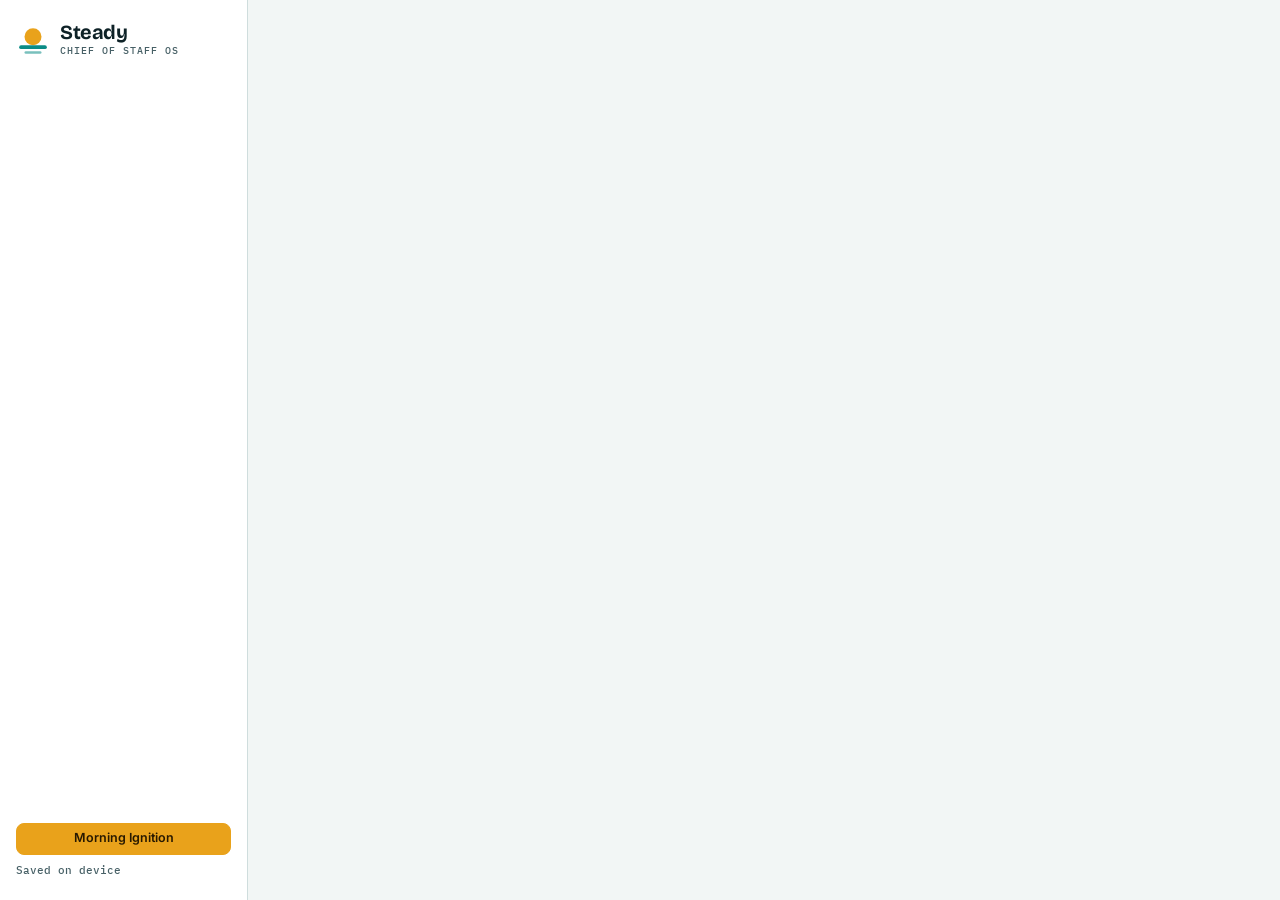
==== index.html @ e858ee63 "Add index.html, steady.css, icon.svg, and .nojekyll" ====
<!doctype html>
<html lang="en">
<head>
<meta charset="utf-8">
<meta name="viewport" content="width=device-width,initial-scale=1,viewport-fit=cover">
<meta name="apple-mobile-web-app-capable" content="yes">
<meta name="apple-mobile-web-app-status-bar-style" content="black-translucent">
<meta name="apple-mobile-web-app-title" content="Steady">
<meta name="theme-color" content="#0B8C86">
<link rel="icon" type="image/svg+xml" href="./icon.svg">
<link rel="apple-touch-icon" href="./icon.svg">
<link rel="manifest" href="./manifest.json">
<title>Steady — Chief of Staff &amp; Life OS</title>
<link rel="preconnect" href="https://fonts.googleapis.com">
<link rel="preconnect" href="https://fonts.gstatic.com" crossorigin>
<link href="https://fonts.googleapis.com/css2?family=Bricolage+Grotesque:opsz,wght@12..96,500;12..96,700&family=IBM+Plex+Mono:wght@400;500;600&family=Inter:wght@400;500;600;700&display=swap" rel="stylesheet">
<link rel="stylesheet" href="./steady.css">
</head>
<body>
<div class="app">
  <aside class="rail">
    <a class="brand" href="#today">
      <svg viewBox="0 0 32 32" aria-hidden="true"><circle cx="16" cy="13" r="8" fill="var(--sun)"/><rect x="3" y="21" width="26" height="3.5" rx="1.75" fill="var(--accent)"/><rect x="8" y="26.5" width="16" height="2.5" rx="1.25" fill="var(--accent)" opacity=".55"/></svg>
      <div><b>Steady</b><small>Chief of Staff OS</small></div>
    </a>
    <nav class="nav" id="nav" aria-label="Primary Navigation"></nav>
    <div class="rail-actions">
      <button class="btn sun sm" id="wakeBtn" type="button">Morning Ignition</button>
      <a id="fpill" href="#today"></a>
      <div class="railmeta" id="sync">Saved on device</div>
    </div>
  </aside>
  <main id="main" tabindex="-1"></main>
</div>

<div id="modalRoot"></div>
<div id="toast" class="toast" role="status" aria-live="polite"></div>

<script src="./steady-data.js"></script>
<script src="./steady-engine.js"></script>
<script src="./steady-views.js"></script>
</body>
</html>
---- steady.css ----
:root{
  --bg:#F2F6F5; --surface:#FFFFFF; --surface-2:#E5EEEC; --surface-3:#D8E6E3;
  --ink:#0E2227; --ink-2:#476066; --ink-3:#6A8288; --line:#CFDDDD;
  --accent:#0B8C86; --accent-ink:#FFFFFF; --accent-soft:#D2EFEA;
  --sun:#E9A21B; --sun-ink:#281900; --sun-soft:#FBF0D9;
  --good:#1C8C58; --good-soft:#D6F2E4; --warn:#B86B0B; --crit:#C23B3B; --crit-soft:#FADCDC;
  --font-display:'Bricolage Grotesque',system-ui,-apple-system,sans-serif;
  --font-body:'Inter',system-ui,-apple-system,BlinkMacSystemFont,sans-serif;
  --font-mono:'IBM Plex Mono',ui-monospace,Menlo,Consolas,monospace;
  color-scheme:light;
  padding-top:env(safe-area-inset-top,0px);
  padding-bottom:env(safe-area-inset-bottom,0px);
}
@media (prefers-color-scheme: dark){
  :root:not([data-theme="light"]){
    --bg:#0A161A; --surface:#112228; --surface-2:#172E36; --surface-3:#1F3B45;
    --ink:#E6F2F0; --ink-2:#9BB4B8; --ink-3:#6D888C; --line:#233E47;
    --accent:#38C6BC; --accent-ink:#05201E; --accent-soft:#143C3B;
    --sun:#F4B73E; --sun-ink:#261800; --sun-soft:#382B10;
    --good:#47C489; --good-soft:#133928; --warn:#E5A948; --crit:#F07575; --crit-soft:#3C1A1A;
    color-scheme:dark;
  }
}
:root[data-theme="dark"]{
  --bg:#0A161A; --surface:#112228; --surface-2:#172E36; --surface-3:#1F3B45;
  --ink:#E6F2F0; --ink-2:#9BB4B8; --ink-3:#6D888C; --line:#233E47;
  --accent:#38C6BC; --accent-ink:#05201E; --accent-soft:#143C3B;
  --sun:#F4B73E; --sun-ink:#261800; --sun-soft:#382B10;
  --good:#47C489; --good-soft:#133928; --warn:#E5A948; --crit:#F07575; --crit-soft:#3C1A1A;
  color-scheme:dark;
}
*{box-sizing:border-box}
html,body{margin:0;padding:0;background:var(--bg);color:var(--ink);font:14.5px/1.5 var(--font-body);-webkit-font-smoothing:antialiased}
button,input,textarea,select{font:inherit;color:inherit}
a{color:var(--accent)}
[hidden]{display:none!important}
:focus-visible{outline:2px solid var(--accent);outline-offset:2px;border-radius:6px}
h1,h2,h3,h4,p,ul,ol,dl,dd{margin:0}
ul,ol{padding:0;list-style:none}
.mono{font-family:var(--font-mono);font-variant-numeric:tabular-nums}

/* App Shell */
.app{display:grid;grid-template-columns:minmax(0,1fr);min-height:100vh}
.rail{display:flex;align-items:center;justify-content:space-between;gap:10px;padding:12px max(16px,env(safe-area-inset-right,0px)) 8px max(16px,env(safe-area-inset-left,0px));background:var(--surface);border-bottom:1px solid var(--line)}
.brand{display:flex;align-items:center;gap:10px;text-decoration:none;color:inherit}
.brand svg{width:34px;height:34px;flex:none}
.brand b{display:block;font:700 20px/1 var(--font-display);letter-spacing:-.02em}
.brand small{display:block;font:500 10px/1.3 var(--font-mono);letter-spacing:.1em;text-transform:uppercase;color:var(--ink-2);margin-top:2px}
.rail-actions{display:flex;align-items:center;gap:8px;flex-wrap:wrap}
.railmeta{font:500 11px/1.4 var(--font-mono);color:var(--ink-2)}
#fpill{display:none;background:var(--sun);color:var(--sun-ink);border-radius:99px;padding:4px 10px;font:600 11px/1 var(--font-mono);text-decoration:none}
#fpill.on{display:inline-flex;align-items:center;gap:4px}

.nav{position:fixed;left:0;right:0;bottom:0;z-index:30;display:flex;overflow-x:auto;background:var(--surface);border-top:1px solid var(--line);padding:4px max(6px,env(safe-area-inset-right,0px)) calc(4px + env(safe-area-inset-bottom,0px)) max(6px,env(safe-area-inset-left,0px));gap:2px;scrollbar-width:none}
.nav::-webkit-scrollbar{display:none}
.nav a{flex:1 0 64px;display:flex;flex-direction:column;align-items:center;justify-content:center;gap:3px;padding:6px 4px;border-radius:8px;color:var(--ink-2);text-decoration:none;font-size:10.5px;font-weight:600;white-space:nowrap}
.nav a svg{width:20px;height:20px;stroke:currentColor;fill:none;stroke-width:1.8;stroke-linecap:round;stroke-linejoin:round}
.nav a[aria-current="page"]{color:var(--accent);background:var(--accent-soft)}
.nav a .badge{font:600 9.5px/1 var(--font-mono);background:var(--sun);color:var(--sun-ink);border-radius:99px;padding:2px 5px;margin-left:auto}

main{padding:16px max(16px,env(safe-area-inset-right,0px)) 110px max(16px,env(safe-area-inset-left,0px));min-width:0;max-width:1280px;width:100%;margin:0 auto}

@media (min-width:940px){
  .app{grid-template-columns:248px minmax(0,1fr)}
  .rail{position:sticky;top:0;height:100vh;align-self:start;flex-direction:column;align-items:stretch;justify-content:flex-start;gap:18px;padding:22px 16px;border-bottom:0;border-right:1px solid var(--line)}
  .nav{position:static;flex-direction:column;overflow:visible;background:none;border:0;padding:0;gap:3px;flex:1}
  .nav a{flex:0 0 auto;flex-direction:row;justify-content:flex-start;gap:10px;padding:9px 12px;font-size:13.5px}
  .rail-actions{flex-direction:column;align-items:stretch}
  main{padding:28px 36px 56px 28px}
}

/* Typography & Layout Primitives */
h1{font:700 28px/1.12 var(--font-display);letter-spacing:-.02em}
h2{font:700 20px/1.2 var(--font-display);letter-spacing:-.01em}
h3{font:600 11.5px/1.2 var(--font-mono);text-transform:uppercase;letter-spacing:.09em;color:var(--ink-2);margin-bottom:10px}
.eyebrow{font:600 11px/1.3 var(--font-mono);letter-spacing:.1em;text-transform:uppercase;color:var(--ink-2)}
.hint{color:var(--ink-2);font-size:13px}
.small{font-size:12px}
.page-head{display:flex;flex-wrap:wrap;align-items:flex-end;justify-content:space-between;gap:14px;margin-bottom:20px;padding-bottom:14px;border-bottom:1px solid var(--line)}
.page-head p+h1{margin-top:4px}
.lede{max-width:68ch;color:var(--ink-2);margin-bottom:18px}

.grid-2{display:grid;gap:22px;grid-template-columns:minmax(0,1fr);align-items:start}
.grid-3{display:grid;gap:18px;grid-template-columns:repeat(auto-fit,minmax(min(100%,290px),1fr));align-items:start}
@media (min-width:980px){
  .grid-2{grid-template-columns:minmax(0,1.15fr) minmax(0,1fr);gap:28px}
  .grid-2.equal{grid-template-columns:minmax(0,1fr) minmax(0,1fr)}
}
.stack{display:flex;flex-direction:column;gap:20px;min-width:0}

/* Cards & Sections */
.card{background:var(--surface);border:1px solid var(--line);border-radius:12px;padding:16px;display:grid;gap:12px;min-width:0}
.card.soft{background:var(--surface-2)}
.card.sun{border-color:var(--sun);background:var(--sun-soft)}
.card.accent{background:var(--accent);color:var(--accent-ink);border-color:var(--accent)}
.card.accent .eyebrow,.card.accent .hint{color:inherit;opacity:.88}
.sec{border-top:1px solid var(--line);padding-top:16px;min-width:0}
.hd{display:flex;align-items:center;justify-content:space-between;gap:10px;flex-wrap:wrap}
.hd h3{margin:0}

/* Controls */
.row{display:flex;flex-wrap:wrap;align-items:center;gap:8px}
.btn{display:inline-flex;align-items:center;justify-content:center;gap:6px;min-height:38px;padding:7px 13px;border:1px solid var(--line);border-radius:8px;background:var(--surface);font-weight:600;font-size:13.5px;cursor:pointer;text-decoration:none;color:var(--ink);transition:border-color .15s,transform .08s}
.btn:hover{border-color:var(--accent)}
.btn:active{transform:translateY(1px)}
.btn:disabled{opacity:.5;cursor:default}
.btn.solid{background:var(--accent);border-color:var(--accent);color:var(--accent-ink)}
.btn.sun{background:var(--sun);border-color:var(--sun);color:var(--sun-ink)}
.btn.sm{min-height:32px;padding:4px 10px;font-size:12.5px}
.btn.on-accent{background:var(--accent-ink);color:var(--accent);border-color:transparent}
.btn.ghost-accent{background:transparent;color:inherit;border-color:currentColor}
.btn.link{border:0;background:none;color:var(--accent);padding:4px 6px;min-height:30px}
input[type=text],input[type=number],input[type=url],textarea,select{width:100%;border:1px solid var(--line);background:var(--surface);border-radius:8px;padding:8px 11px;min-height:38px}
textarea{resize:vertical;min-height:64px}
.chk{display:inline-flex;align-items:center;justify-content:center;min-width:38px;min-height:38px;cursor:pointer;flex:none}
.chk input{width:20px;height:20px;accent-color:var(--accent);margin:0;cursor:pointer}
.inline{display:flex;gap:8px;align-items:center}
.inline input,.inline select{flex:1;min-width:0}
.lab{display:block;font:600 11px/1.3 var(--font-mono);letter-spacing:.07em;text-transform:uppercase;color:var(--ink-2);margin-bottom:4px}

/* Tags, Pills, Bars */
.tag{display:inline-flex;align-items:center;gap:4px;font:600 10.5px/1 var(--font-mono);letter-spacing:.07em;text-transform:uppercase;color:var(--accent);background:var(--accent-soft);border-radius:5px;padding:4px 7px;vertical-align:middle}
.tag.sun{background:var(--sun);color:var(--sun-ink)}
.tag.good{background:var(--good-soft);color:var(--good)}
.tag.crit{background:var(--crit-soft);color:var(--crit)}
.agent-pill{font:600 10.5px/1 var(--font-mono);letter-spacing:.08em;text-transform:uppercase;border:1px solid currentColor;border-radius:99px;padding:4px 9px;opacity:.92}
.bar{height:8px;border-radius:99px;background:var(--surface-2);overflow:hidden}
.bar i{display:block;height:100%;border-radius:inherit;background:var(--accent);transition:width .25s}
.bar.warn i{background:var(--warn)}
.bar.good i{background:var(--good)}
.stat{font:600 28px/1.1 var(--font-mono)}
.stat small{font-size:13px;color:var(--ink-2);font-weight:400}

/* Timeline & Lists */
.tl li{display:grid;grid-template-columns:64px minmax(0,1fr) 40px;gap:8px;align-items:start;padding:9px 0;border-bottom:1px solid var(--line)}
.tl .t{font:500 12.5px/1.4 var(--font-mono);color:var(--ink-2);padding-top:8px}
.tl .ttl{font-weight:600;padding-top:6px}
.tl .det{color:var(--ink-2);font-size:13px;margin-top:2px}
.tl li.done .ttl{text-decoration:line-through;color:var(--ink-2)}
.tl li.cur{background:color-mix(in srgb,var(--accent-soft) 45%,transparent);margin:0 -8px;padding:9px 8px;border-radius:8px}
.flag{display:inline-block;margin-left:6px;background:var(--sun);color:var(--sun-ink);font:600 9.5px/1 var(--font-mono);letter-spacing:.08em;padding:3px 6px;border-radius:4px;vertical-align:middle}

.big3 li{display:grid;grid-template-columns:38px minmax(0,1fr);align-items:center;gap:6px;margin-bottom:6px}
.big3 li.done input[type=text]{text-decoration:line-through;color:var(--ink-2)}
.clock{font:600 48px/1 var(--font-mono);letter-spacing:-.02em;margin:4px 0 8px}
.list li{display:flex;align-items:flex-start;gap:8px;padding:8px 0;border-bottom:1px solid var(--line)}
.list li:last-child{border-bottom:0}
.list li>div{flex:1;min-width:0;overflow-wrap:anywhere}

/* Chief Thread */
.chips{display:flex;flex-wrap:wrap;gap:7px;margin-bottom:16px}
.chip{border:1px solid var(--line);background:var(--surface);border-radius:99px;padding:6px 12px;font-size:13px;font-weight:500;cursor:pointer}
.chip:hover{border-color:var(--accent);color:var(--accent)}
.thread{display:flex;flex-direction:column;gap:14px;margin-bottom:18px;max-width:820px;max-height:58vh;overflow-y:auto;padding-right:4px}
.msg{max-width:min(660px,92%);min-width:0;border-radius:12px;padding:12px 14px;background:var(--surface);border:1px solid var(--line)}
.msg .meta{font:600 10.5px/1.3 var(--font-mono);letter-spacing:.06em;text-transform:uppercase;color:var(--ink-2);margin-bottom:4px}
.msg .body{white-space:pre-wrap;overflow-wrap:anywhere}
.msg.you{align-self:flex-end;background:var(--accent-soft);border-color:transparent}
.msg.you .meta{text-align:right}
.msg.bot{align-self:flex-start}
.issued{display:flex;flex-wrap:wrap;gap:6px;margin-top:8px;padding-top:8px;border-top:1px dashed var(--line);align-items:center;font-size:12.5px;color:var(--ink-2)}

/* Hub & Agents */
.hub{max-width:440px;margin:0 auto 12px}
.hub svg{width:100%;height:auto;display:block}
.hub-line{stroke:var(--line);stroke-width:1.5;fill:none}
.hub-node{fill:var(--surface);stroke:var(--accent);stroke-width:1.75;cursor:pointer}
.hub-chief{fill:var(--accent);stroke:none}
.hub-t{fill:var(--ink);font:600 10.5px var(--font-body);text-anchor:middle;dominant-baseline:central;pointer-events:none}
.hub-ct{fill:var(--accent-ink);font:700 13px var(--font-display);text-anchor:middle;dominant-baseline:central}
.hub-badge{fill:var(--sun);stroke:none}
.hub-bt{fill:var(--sun-ink);font:600 9.5px var(--font-mono);text-anchor:middle;dominant-baseline:central}
.nudge{background:var(--surface-2);border-radius:8px;padding:10px 12px;font-size:13.5px;white-space:pre-wrap}
.nudge small{display:block;font:600 10px var(--font-mono);color:var(--ink-2);margin-bottom:3px;text-transform:uppercase;letter-spacing:.08em}

/* Stages & Tabs */
.stages{display:grid;grid-template-columns:repeat(5,minmax(0,1fr));gap:4px}
.stages button,.subtabs button{border:1px solid var(--line);background:var(--surface);border-radius:6px;padding:6px 4px;font-size:12px;font-weight:600;cursor:pointer}
.stages button[aria-pressed="true"],.subtabs button[aria-pressed="true"]{background:var(--accent);border-color:var(--accent);color:var(--accent-ink)}
.subtabs{display:flex;flex-wrap:wrap;gap:6px;margin-bottom:16px}
.subtabs button{padding:7px 14px;border-radius:99px;font-size:13px}

/* Modal / Morning Gate */
.modal-backdrop{position:fixed;inset:0;background:rgba(8,20,24,.72);backdrop-filter:blur(4px);z-index:60;display:flex;align-items:center;justify-content:center;padding:16px}
.modal{background:var(--surface);border:1px solid var(--line);border-radius:16px;max-width:620px;width:100%;max-height:90vh;overflow-y:auto;padding:22px;display:grid;gap:16px;box-shadow:0 20px 50px rgba(0,0,0,.35)}
.breath-circle{width:110px;height:110px;border-radius:50%;background:var(--accent-soft);border:3px solid var(--accent);display:flex;align-items:center;justify-content:center;margin:8px auto;font:700 15px var(--font-mono);color:var(--accent);transition:transform 4s ease-in-out}
.breath-circle.inhale{transform:scale(1.28);background:var(--accent);color:var(--accent-ink)}

/* Table */
.tbl{width:100%;border-collapse:collapse;font-size:13.5px}
.tbl th,.tbl td{text-align:left;padding:8px 6px;border-bottom:1px solid var(--line)}
.tbl th{font:600 10.5px var(--font-mono);text-transform:uppercase;color:var(--ink-2)}

.toast{position:fixed;left:50%;transform:translateX(-50%);bottom:calc(78px + env(safe-area-inset-bottom,0px));background:var(--ink);color:var(--bg);padding:10px 16px;border-radius:10px;font-size:13.5px;font-weight:500;max-width:min(92vw,440px);opacity:0;pointer-events:none;transition:opacity .2s;z-index:80}
.toast.on{opacity:1}
@media (min-width:940px){.toast{bottom:24px}}
.foot{margin-top:36px;padding-top:16px;border-top:1px solid var(--line);color:var(--ink-2);font-size:12px;display:flex;flex-wrap:wrap;justify-content:space-between;gap:10px}
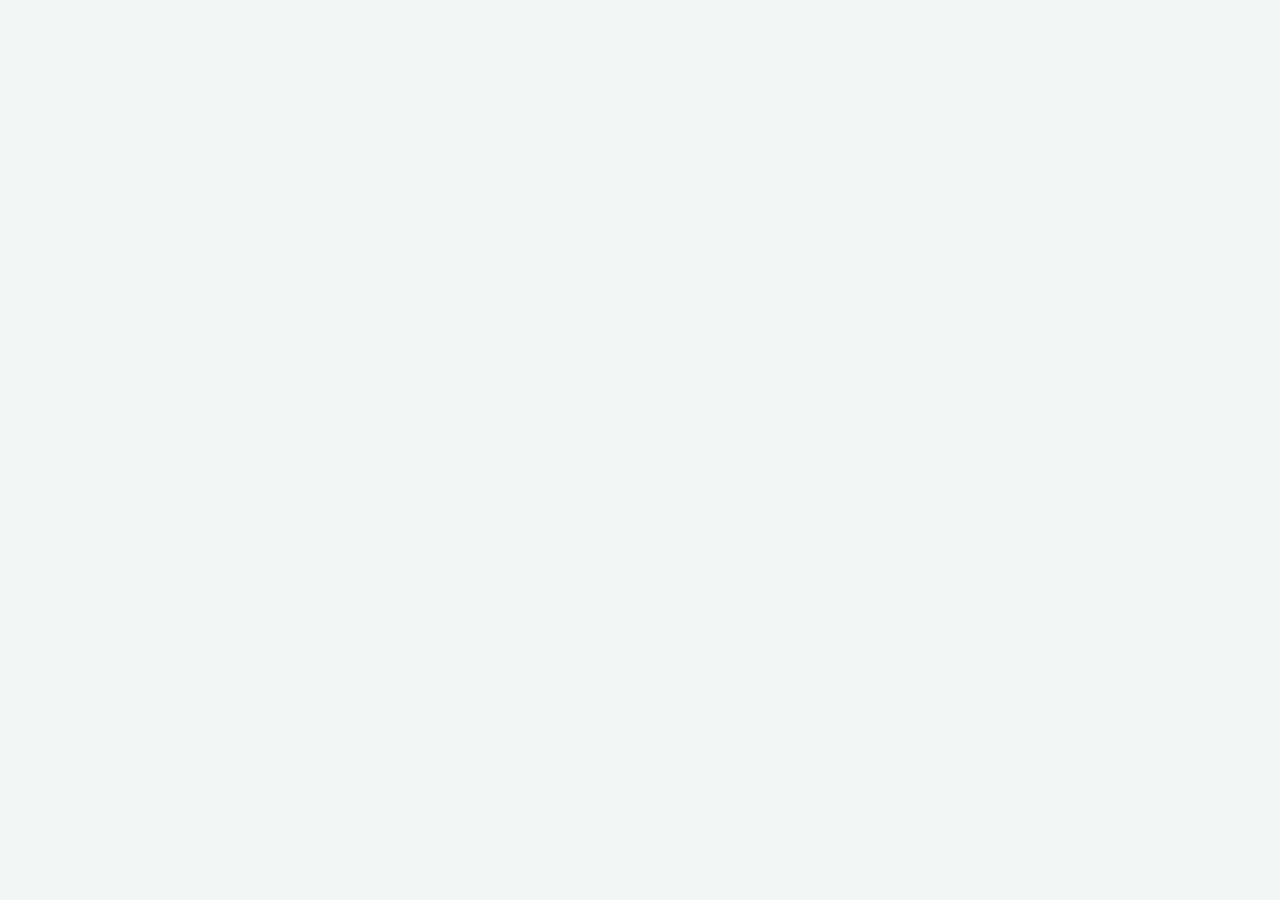
==== commit f99d403f: "Update index.html and steady.css for multi-user auth and onboarding wizard" ====
--- a/index.html
+++ b/index.html
@@ -17,7 +17,8 @@
 <link rel="stylesheet" href="./steady.css">
 </head>
 <body>
-<div class="app">
+<div id="authRoot" hidden></div>
+<div class="app" id="appShell" hidden>
   <aside class="rail">
     <a class="brand" href="#today">
       <svg viewBox="0 0 32 32" aria-hidden="true"><circle cx="16" cy="13" r="8" fill="var(--sun)"/><rect x="3" y="21" width="26" height="3.5" rx="1.75" fill="var(--accent)"/><rect x="8" y="26.5" width="16" height="2.5" rx="1.25" fill="var(--accent)" opacity=".55"/></svg>
@@ -25,6 +26,10 @@
     </a>
     <nav class="nav" id="nav" aria-label="Primary Navigation"></nav>
     <div class="rail-actions">
+      <div class="user-chip" id="userChip">
+        <div><b id="userNameDisp">User</b><span class="hint small mono" id="userEmailDisp"></span></div>
+        <button class="btn sm link" id="logoutBtn" type="button" title="Log Out / Switch User">Log Out</button>
+      </div>
       <button class="btn sun sm" id="wakeBtn" type="button">Morning Ignition</button>
       <a id="fpill" href="#today"></a>
       <div class="railmeta" id="sync">Saved on device</div>
--- a/steady.css
+++ b/steady.css
@@ -48,25 +48,27 @@
 .brand small{display:block;font:500 10px/1.3 var(--font-mono);letter-spacing:.1em;text-transform:uppercase;color:var(--ink-2);margin-top:2px}
 .rail-actions{display:flex;align-items:center;gap:8px;flex-wrap:wrap}
 .railmeta{font:500 11px/1.4 var(--font-mono);color:var(--ink-2)}
+.user-chip{display:flex;align-items:center;justify-content:space-between;gap:8px;padding:6px 10px;background:var(--surface-2);border:1px solid var(--line);border-radius:8px;font-size:12px}
+.user-chip b{display:block;font-size:12.5px;overflow:hidden;text-overflow:ellipsis;white-space:nowrap;max-width:140px}
 #fpill{display:none;background:var(--sun);color:var(--sun-ink);border-radius:99px;padding:4px 10px;font:600 11px/1 var(--font-mono);text-decoration:none}
 #fpill.on{display:inline-flex;align-items:center;gap:4px}
 
 .nav{position:fixed;left:0;right:0;bottom:0;z-index:30;display:flex;overflow-x:auto;background:var(--surface);border-top:1px solid var(--line);padding:4px max(6px,env(safe-area-inset-right,0px)) calc(4px + env(safe-area-inset-bottom,0px)) max(6px,env(safe-area-inset-left,0px));gap:2px;scrollbar-width:none}
 .nav::-webkit-scrollbar{display:none}
-.nav a{flex:1 0 64px;display:flex;flex-direction:column;align-items:center;justify-content:center;gap:3px;padding:6px 4px;border-radius:8px;color:var(--ink-2);text-decoration:none;font-size:10.5px;font-weight:600;white-space:nowrap}
-.nav a svg{width:20px;height:20px;stroke:currentColor;fill:none;stroke-width:1.8;stroke-linecap:round;stroke-linejoin:round}
+.nav a{flex:1 0 62px;display:flex;flex-direction:column;align-items:center;justify-content:center;gap:3px;padding:6px 4px;border-radius:8px;color:var(--ink-2);text-decoration:none;font-size:10.5px;font-weight:600;white-space:nowrap}
+.nav a svg{width:19px;height:19px;stroke:currentColor;fill:none;stroke-width:1.8;stroke-linecap:round;stroke-linejoin:round}
 .nav a[aria-current="page"]{color:var(--accent);background:var(--accent-soft)}
 .nav a .badge{font:600 9.5px/1 var(--font-mono);background:var(--sun);color:var(--sun-ink);border-radius:99px;padding:2px 5px;margin-left:auto}
 
 main{padding:16px max(16px,env(safe-area-inset-right,0px)) 110px max(16px,env(safe-area-inset-left,0px));min-width:0;max-width:1280px;width:100%;margin:0 auto}
 
-@media (min-width:940px){
-  .app{grid-template-columns:248px minmax(0,1fr)}
-  .rail{position:sticky;top:0;height:100vh;align-self:start;flex-direction:column;align-items:stretch;justify-content:flex-start;gap:18px;padding:22px 16px;border-bottom:0;border-right:1px solid var(--line)}
-  .nav{position:static;flex-direction:column;overflow:visible;background:none;border:0;padding:0;gap:3px;flex:1}
-  .nav a{flex:0 0 auto;flex-direction:row;justify-content:flex-start;gap:10px;padding:9px 12px;font-size:13.5px}
+@media (min-width:960px){
+  .app{grid-template-columns:252px minmax(0,1fr)}
+  .rail{position:sticky;top:0;height:100vh;align-self:start;flex-direction:column;align-items:stretch;justify-content:flex-start;gap:14px;padding:20px 15px;border-bottom:0;border-right:1px solid var(--line);overflow-y:auto}
+  .nav{position:static;flex-direction:column;overflow:visible;background:none;border:0;padding:0;gap:2px;flex:1}
+  .nav a{flex:0 0 auto;flex-direction:row;justify-content:flex-start;gap:10px;padding:8px 11px;font-size:13px}
   .rail-actions{flex-direction:column;align-items:stretch}
-  main{padding:28px 36px 56px 28px}
+  main{padding:26px 34px 56px 28px}
 }
 
 /* Typography & Layout Primitives */
@@ -81,12 +83,12 @@
 .lede{max-width:68ch;color:var(--ink-2);margin-bottom:18px}
 
 .grid-2{display:grid;gap:22px;grid-template-columns:minmax(0,1fr);align-items:start}
-.grid-3{display:grid;gap:18px;grid-template-columns:repeat(auto-fit,minmax(min(100%,290px),1fr));align-items:start}
+.grid-3{display:grid;gap:18px;grid-template-columns:repeat(auto-fit,minmax(min(100%,280px),1fr));align-items:start}
 @media (min-width:980px){
-  .grid-2{grid-template-columns:minmax(0,1.15fr) minmax(0,1fr);gap:28px}
+  .grid-2{grid-template-columns:minmax(0,1.15fr) minmax(0,1fr);gap:26px}
   .grid-2.equal{grid-template-columns:minmax(0,1fr) minmax(0,1fr)}
 }
-.stack{display:flex;flex-direction:column;gap:20px;min-width:0}
+.stack{display:flex;flex-direction:column;gap:18px;min-width:0}
 
 /* Cards & Sections */
 .card{background:var(--surface);border:1px solid var(--line);border-radius:12px;padding:16px;display:grid;gap:12px;min-width:0}
@@ -110,7 +112,7 @@
 .btn.on-accent{background:var(--accent-ink);color:var(--accent);border-color:transparent}
 .btn.ghost-accent{background:transparent;color:inherit;border-color:currentColor}
 .btn.link{border:0;background:none;color:var(--accent);padding:4px 6px;min-height:30px}
-input[type=text],input[type=number],input[type=url],textarea,select{width:100%;border:1px solid var(--line);background:var(--surface);border-radius:8px;padding:8px 11px;min-height:38px}
+input[type=text],input[type=email],input[type=password],input[type=number],input[type=url],input[type=time],textarea,select{width:100%;border:1px solid var(--line);background:var(--surface);border-radius:8px;padding:8px 11px;min-height:38px}
 textarea{resize:vertical;min-height:64px}
 .chk{display:inline-flex;align-items:center;justify-content:center;min-width:38px;min-height:38px;cursor:pointer;flex:none}
 .chk input{width:20px;height:20px;accent-color:var(--accent);margin:0;cursor:pointer}
@@ -151,6 +153,7 @@
 .chips{display:flex;flex-wrap:wrap;gap:7px;margin-bottom:16px}
 .chip{border:1px solid var(--line);background:var(--surface);border-radius:99px;padding:6px 12px;font-size:13px;font-weight:500;cursor:pointer}
 .chip:hover{border-color:var(--accent);color:var(--accent)}
+.chip.sel{background:var(--accent);border-color:var(--accent);color:var(--accent-ink);font-weight:600}
 .thread{display:flex;flex-direction:column;gap:14px;margin-bottom:18px;max-width:820px;max-height:58vh;overflow-y:auto;padding-right:4px}
 .msg{max-width:min(660px,92%);min-width:0;border-radius:12px;padding:12px 14px;background:var(--surface);border:1px solid var(--line)}
 .msg .meta{font:600 10.5px/1.3 var(--font-mono);letter-spacing:.06em;text-transform:uppercase;color:var(--ink-2);margin-bottom:4px}
@@ -180,9 +183,17 @@
 .subtabs{display:flex;flex-wrap:wrap;gap:6px;margin-bottom:16px}
 .subtabs button{padding:7px 14px;border-radius:99px;font-size:13px}
 
+/* Auth Screen & Onboarding Wizard */
+.auth-wrap{min-height:100vh;display:flex;align-items:center;justify-content:center;padding:24px 16px;background:radial-gradient(circle at 20% 10%,var(--accent-soft),transparent 45%),var(--bg)}
+.auth-card{background:var(--surface);border:1px solid var(--line);border-radius:18px;max-width:500px;width:100%;padding:28px 24px;display:grid;gap:18px;box-shadow:0 18px 48px rgba(0,0,0,.14)}
+.wiz-steps{display:grid;grid-template-columns:repeat(6,1fr);gap:6px;margin-bottom:4px}
+.wiz-steps i{display:block;height:6px;border-radius:99px;background:var(--surface-2)}
+.wiz-steps i.on{background:var(--accent)}
+.wiz-steps i.done{background:var(--good)}
+
 /* Modal / Morning Gate */
 .modal-backdrop{position:fixed;inset:0;background:rgba(8,20,24,.72);backdrop-filter:blur(4px);z-index:60;display:flex;align-items:center;justify-content:center;padding:16px}
-.modal{background:var(--surface);border:1px solid var(--line);border-radius:16px;max-width:620px;width:100%;max-height:90vh;overflow-y:auto;padding:22px;display:grid;gap:16px;box-shadow:0 20px 50px rgba(0,0,0,.35)}
+.modal{background:var(--surface);border:1px solid var(--line);border-radius:16px;max-width:680px;width:100%;max-height:92vh;overflow-y:auto;padding:22px;display:grid;gap:16px;box-shadow:0 20px 50px rgba(0,0,0,.35)}
 .breath-circle{width:110px;height:110px;border-radius:50%;background:var(--accent-soft);border:3px solid var(--accent);display:flex;align-items:center;justify-content:center;margin:8px auto;font:700 15px var(--font-mono);color:var(--accent);transition:transform 4s ease-in-out}
 .breath-circle.inhale{transform:scale(1.28);background:var(--accent);color:var(--accent-ink)}
 
@@ -193,5 +204,5 @@
 
 .toast{position:fixed;left:50%;transform:translateX(-50%);bottom:calc(78px + env(safe-area-inset-bottom,0px));background:var(--ink);color:var(--bg);padding:10px 16px;border-radius:10px;font-size:13.5px;font-weight:500;max-width:min(92vw,440px);opacity:0;pointer-events:none;transition:opacity .2s;z-index:80}
 .toast.on{opacity:1}
-@media (min-width:940px){.toast{bottom:24px}}
+@media (min-width:960px){.toast{bottom:24px}}
 .foot{margin-top:36px;padding-top:16px;border-top:1px solid var(--line);color:var(--ink-2);font-size:12px;display:flex;flex-wrap:wrap;justify-content:space-between;gap:10px}
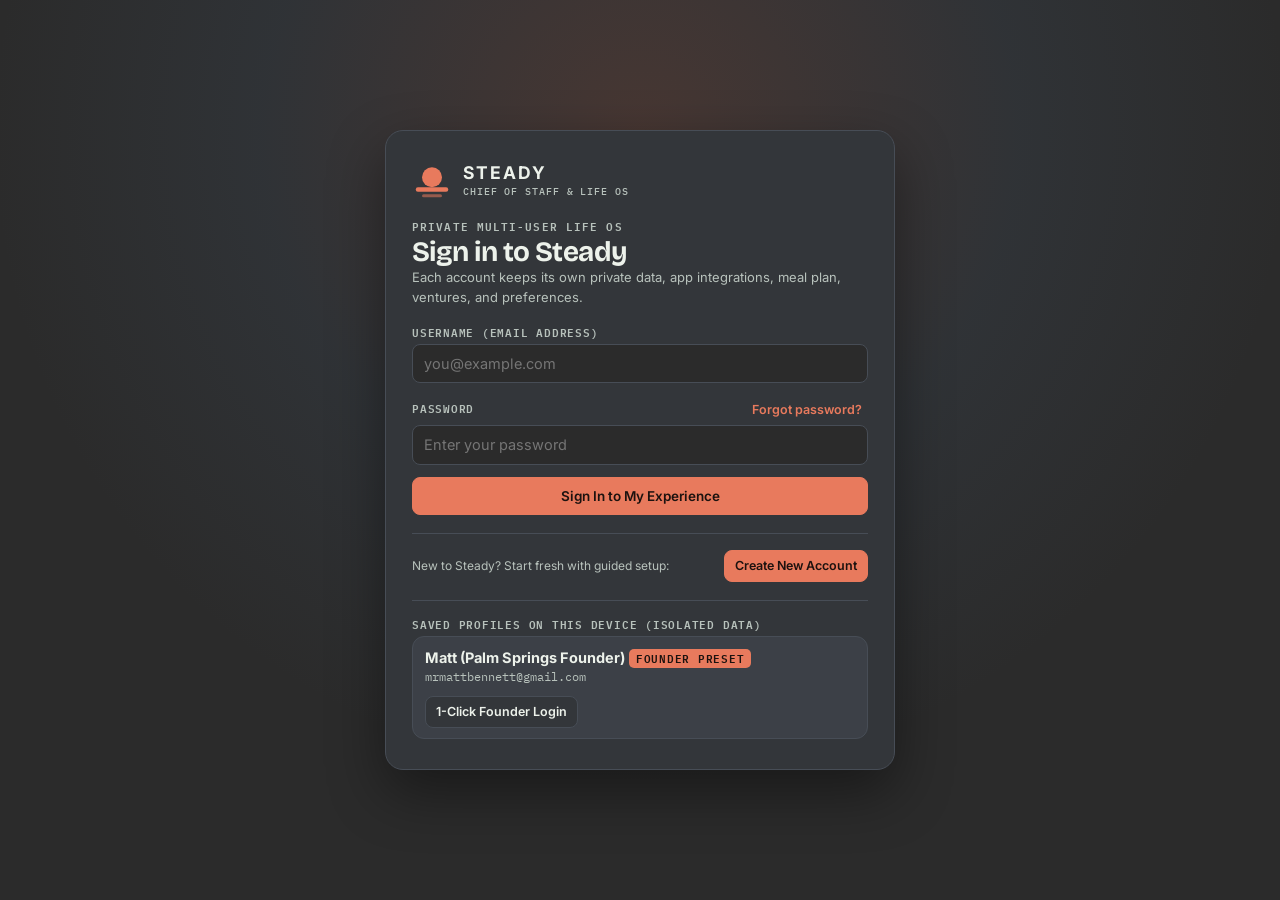
==== commit be2cc86f: "Update brand identity, logos, and color palette to LIFE LOCK IN — The Adaptive Path (Option 02)" ====
--- a/index.html
+++ b/index.html
@@ -1,16 +1,16 @@
 <!doctype html>
-<html lang="en">
+<html lang="en" data-theme="dark">
 <head>
 <meta charset="utf-8">
 <meta name="viewport" content="width=device-width,initial-scale=1,viewport-fit=cover">
 <meta name="apple-mobile-web-app-capable" content="yes">
 <meta name="apple-mobile-web-app-status-bar-style" content="black-translucent">
-<meta name="apple-mobile-web-app-title" content="Steady">
-<meta name="theme-color" content="#0B8C86">
+<meta name="apple-mobile-web-app-title" content="Life Lock In">
+<meta name="theme-color" content="#2B2B2B">
 <link rel="icon" type="image/svg+xml" href="./icon.svg">
 <link rel="apple-touch-icon" href="./icon.svg">
 <link rel="manifest" href="./manifest.json">
-<title>Steady — Chief of Staff &amp; Life OS</title>
+<title>LIFE LOCK IN — The Adaptive Path · Chief of Staff OS</title>
 <link rel="preconnect" href="https://fonts.googleapis.com">
 <link rel="preconnect" href="https://fonts.gstatic.com" crossorigin>
 <link href="https://fonts.googleapis.com/css2?family=Bricolage+Grotesque:opsz,wght@12..96,500;12..96,700&family=IBM+Plex+Mono:wght@400;500;600&family=Inter:wght@400;500;600;700&display=swap" rel="stylesheet">
@@ -21,8 +21,34 @@
 <div class="app" id="appShell" hidden>
   <aside class="rail">
     <a class="brand" href="#today">
-      <svg viewBox="0 0 32 32" aria-hidden="true"><circle cx="16" cy="13" r="8" fill="var(--sun)"/><rect x="3" y="21" width="26" height="3.5" rx="1.75" fill="var(--accent)"/><rect x="8" y="26.5" width="16" height="2.5" rx="1.25" fill="var(--accent)" opacity=".55"/></svg>
-      <div><b>Steady</b><small>Chief of Staff OS</small></div>
+      <svg class="brand-mark" viewBox="0 0 200 200" aria-hidden="true">
+        <defs>
+          <linearGradient id="lliCoralSlate" x1="20%" y1="10%" x2="85%" y2="85%">
+            <stop offset="0%" stop-color="#F08B6D"/>
+            <stop offset="55%" stop-color="#E87A5D"/>
+            <stop offset="100%" stop-color="#5B677A"/>
+          </linearGradient>
+          <linearGradient id="lliWarmCoral" x1="15%" y1="0%" x2="80%" y2="95%">
+            <stop offset="0%" stop-color="#F28E71"/>
+            <stop offset="65%" stop-color="#E87A5D"/>
+            <stop offset="100%" stop-color="#B56A63"/>
+          </linearGradient>
+          <linearGradient id="lliSlateBlue" x1="25%" y1="15%" x2="85%" y2="95%">
+            <stop offset="0%" stop-color="#8C6D68"/>
+            <stop offset="45%" stop-color="#58677B"/>
+            <stop offset="100%" stop-color="#4A607A"/>
+          </linearGradient>
+        </defs>
+        <path d="M126 39 C139 43 151 48 161 53 C162 72 160 91 154 108" fill="none" stroke="url(#lliSlateBlue)" stroke-width="12" stroke-linecap="round" stroke-linejoin="round"/>
+        <path d="M62 46 C53 49 45 51 39 54 C38 86 45 117 65 137 C83 153 113 149 126 128 C135 114 132 94 118 83" fill="none" stroke="url(#lliCoralSlate)" stroke-width="12.5" stroke-linecap="round" stroke-linejoin="round"/>
+        <path d="M124 72 C124 47 121 25 100 25 C79 25 75 48 75 72 C75 96 61 112 76 129" fill="none" stroke="url(#lliWarmCoral)" stroke-width="12.5" stroke-linecap="round" stroke-linejoin="round"/>
+        <path d="M68 96 C73 74 97 64 119 72 C141 80 151 106 141 131 C134 147 121 159 106 167" fill="none" stroke="url(#lliSlateBlue)" stroke-width="12.5" stroke-linecap="round" stroke-linejoin="round"/>
+        <path d="M63 151 C72 162 82 171 93 178" fill="none" stroke="#4A607A" stroke-width="11.5" stroke-linecap="round"/>
+        <path d="M104 159 L104 185 M104 175 L116 175 M118 175 C127 169 136 160 143 150" fill="none" stroke="#4A607A" stroke-width="11" stroke-linecap="round" stroke-linejoin="round"/>
+        <circle cx="100" cy="98" r="9" fill="#E87A5D"/>
+        <path d="M95.5 103 L92.5 121 C92.2 122.8 93.6 124.5 95.5 124.5 L104.5 124.5 C106.4 124.5 107.8 122.8 107.5 121 L104.5 103 Z" fill="#E87A5D"/>
+      </svg>
+      <div><b class="wordmark">LIFE LOCK IN</b><small>The Adaptive Path</small></div>
     </a>
     <nav class="nav" id="nav" aria-label="Primary Navigation"></nav>
     <div class="rail-actions">
--- a/steady.css
+++ b/steady.css
@@ -1,33 +1,39 @@
 :root{
-  --bg:#F2F6F5; --surface:#FFFFFF; --surface-2:#E5EEEC; --surface-3:#D8E6E3;
-  --ink:#0E2227; --ink-2:#476066; --ink-3:#6A8288; --line:#CFDDDD;
-  --accent:#0B8C86; --accent-ink:#FFFFFF; --accent-soft:#D2EFEA;
-  --sun:#E9A21B; --sun-ink:#281900; --sun-soft:#FBF0D9;
-  --good:#1C8C58; --good-soft:#D6F2E4; --warn:#B86B0B; --crit:#C23B3B; --crit-soft:#FADCDC;
+  /* LIFE LOCK IN — The Adaptive Path (Option 02 Primary Dark-Mode Palette) */
+  --bg:#2B2B2B;           /* Canvas Backdrop: Deep Charcoal */
+  --surface:#33363A;      /* Elevated Card Surface */
+  --surface-2:#3C4047;    /* Secondary Surface */
+  --surface-3:#464B54;    /* Tertiary Surface */
+  --ink:#EDF2EB;          /* Wordmark & Primary Ink: Soft Off-White */
+  --ink-2:#B8C2BC;        /* Muted Off-White / Slate Tint */
+  --ink-3:#8A9694;        /* Subtle Meta Ink */
+  --line:#474D56;         /* Hairline Border */
+  --accent:#E87A5D;       /* Primary Accent: Warm Coral */
+  --accent-ink:#1C120F;   /* High-contrast dark ink on Warm Coral */
+  --accent-soft:#48322D;  /* Warm Coral Soft Surface */
+  --slate:#4A607A;        /* Secondary Accent: Calming Slate Blue */
+  --slate-ink:#EDF2EB;
+  --slate-soft:#2E3A47;
+  --sun:#E87A5D;          /* Warm Coral Empowerment Accent */
+  --sun-ink:#1C120F;
+  --sun-soft:#3F2E2B;
+  --good:#58B987; --good-soft:#243E32;
+  --warn:#E6A14B; --crit:#F07575; --crit-soft:#442626;
   --font-display:'Bricolage Grotesque',system-ui,-apple-system,sans-serif;
   --font-body:'Inter',system-ui,-apple-system,BlinkMacSystemFont,sans-serif;
   --font-mono:'IBM Plex Mono',ui-monospace,Menlo,Consolas,monospace;
-  color-scheme:light;
+  color-scheme:dark;
   padding-top:env(safe-area-inset-top,0px);
   padding-bottom:env(safe-area-inset-bottom,0px);
 }
-@media (prefers-color-scheme: dark){
-  :root:not([data-theme="light"]){
-    --bg:#0A161A; --surface:#112228; --surface-2:#172E36; --surface-3:#1F3B45;
-    --ink:#E6F2F0; --ink-2:#9BB4B8; --ink-3:#6D888C; --line:#233E47;
-    --accent:#38C6BC; --accent-ink:#05201E; --accent-soft:#143C3B;
-    --sun:#F4B73E; --sun-ink:#261800; --sun-soft:#382B10;
-    --good:#47C489; --good-soft:#133928; --warn:#E5A948; --crit:#F07575; --crit-soft:#3C1A1A;
-    color-scheme:dark;
-  }
-}
-:root[data-theme="dark"]{
-  --bg:#0A161A; --surface:#112228; --surface-2:#172E36; --surface-3:#1F3B45;
-  --ink:#E6F2F0; --ink-2:#9BB4B8; --ink-3:#6D888C; --line:#233E47;
-  --accent:#38C6BC; --accent-ink:#05201E; --accent-soft:#143C3B;
-  --sun:#F4B73E; --sun-ink:#261800; --sun-soft:#382B10;
-  --good:#47C489; --good-soft:#133928; --warn:#E5A948; --crit:#F07575; --crit-soft:#3C1A1A;
-  color-scheme:dark;
+:root[data-theme="light"]{
+  --bg:#EDF2EB; --surface:#FFFFFF; --surface-2:#E2E8E1; --surface-3:#D5DDD4;
+  --ink:#2B2B2B; --ink-2:#4A607A; --ink-3:#687B92; --line:#CBD3CA;
+  --accent:#E87A5D; --accent-ink:#FFFFFF; --accent-soft:#FBE4DD;
+  --slate:#4A607A; --slate-ink:#EDF2EB; --slate-soft:#DFE6EE;
+  --sun:#4A607A; --sun-ink:#EDF2EB; --sun-soft:#E3EAF2;
+  --good:#1C8C58; --good-soft:#D6F2E4; --warn:#B86B0B; --crit:#C23B3B; --crit-soft:#FADCDC;
+  color-scheme:light;
 }
 *{box-sizing:border-box}
 html,body{margin:0;padding:0;background:var(--bg);color:var(--ink);font:14.5px/1.5 var(--font-body);-webkit-font-smoothing:antialiased}
@@ -42,15 +48,15 @@
 /* App Shell */
 .app{display:grid;grid-template-columns:minmax(0,1fr);min-height:100vh}
 .rail{display:flex;align-items:center;justify-content:space-between;gap:10px;padding:12px max(16px,env(safe-area-inset-right,0px)) 8px max(16px,env(safe-area-inset-left,0px));background:var(--surface);border-bottom:1px solid var(--line)}
-.brand{display:flex;align-items:center;gap:10px;text-decoration:none;color:inherit}
-.brand svg{width:34px;height:34px;flex:none}
-.brand b{display:block;font:700 20px/1 var(--font-display);letter-spacing:-.02em}
-.brand small{display:block;font:500 10px/1.3 var(--font-mono);letter-spacing:.1em;text-transform:uppercase;color:var(--ink-2);margin-top:2px}
+.brand{display:flex;align-items:center;gap:11px;text-decoration:none;color:inherit}
+.brand svg,.brand-mark{width:40px;height:40px;flex:none}
+.brand b,.wordmark{display:block;font:700 17.5px/1.05 var(--font-body);letter-spacing:.11em;text-transform:uppercase;color:#EDF2EB}
+.brand small{display:block;font:500 10px/1.3 var(--font-mono);letter-spacing:.09em;text-transform:uppercase;color:var(--ink-2);margin-top:3px}
 .rail-actions{display:flex;align-items:center;gap:8px;flex-wrap:wrap}
 .railmeta{font:500 11px/1.4 var(--font-mono);color:var(--ink-2)}
 .user-chip{display:flex;align-items:center;justify-content:space-between;gap:8px;padding:6px 10px;background:var(--surface-2);border:1px solid var(--line);border-radius:8px;font-size:12px}
 .user-chip b{display:block;font-size:12.5px;overflow:hidden;text-overflow:ellipsis;white-space:nowrap;max-width:140px}
-#fpill{display:none;background:var(--sun);color:var(--sun-ink);border-radius:99px;padding:4px 10px;font:600 11px/1 var(--font-mono);text-decoration:none}
+#fpill{display:none;background:var(--accent);color:var(--accent-ink);border-radius:99px;padding:4px 10px;font:600 11px/1 var(--font-mono);text-decoration:none}
 #fpill.on{display:inline-flex;align-items:center;gap:4px}
 
 .nav{position:fixed;left:0;right:0;bottom:0;z-index:30;display:flex;overflow-x:auto;background:var(--surface);border-top:1px solid var(--line);padding:4px max(6px,env(safe-area-inset-right,0px)) calc(4px + env(safe-area-inset-bottom,0px)) max(6px,env(safe-area-inset-left,0px));gap:2px;scrollbar-width:none}
@@ -58,12 +64,12 @@
 .nav a{flex:1 0 62px;display:flex;flex-direction:column;align-items:center;justify-content:center;gap:3px;padding:6px 4px;border-radius:8px;color:var(--ink-2);text-decoration:none;font-size:10.5px;font-weight:600;white-space:nowrap}
 .nav a svg{width:19px;height:19px;stroke:currentColor;fill:none;stroke-width:1.8;stroke-linecap:round;stroke-linejoin:round}
 .nav a[aria-current="page"]{color:var(--accent);background:var(--accent-soft)}
-.nav a .badge{font:600 9.5px/1 var(--font-mono);background:var(--sun);color:var(--sun-ink);border-radius:99px;padding:2px 5px;margin-left:auto}
+.nav a .badge{font:600 9.5px/1 var(--font-mono);background:var(--accent);color:var(--accent-ink);border-radius:99px;padding:2px 5px;margin-left:auto}
 
 main{padding:16px max(16px,env(safe-area-inset-right,0px)) 110px max(16px,env(safe-area-inset-left,0px));min-width:0;max-width:1280px;width:100%;margin:0 auto}
 
 @media (min-width:960px){
-  .app{grid-template-columns:252px minmax(0,1fr)}
+  .app{grid-template-columns:256px minmax(0,1fr)}
   .rail{position:sticky;top:0;height:100vh;align-self:start;flex-direction:column;align-items:stretch;justify-content:flex-start;gap:14px;padding:20px 15px;border-bottom:0;border-right:1px solid var(--line);overflow-y:auto}
   .nav{position:static;flex-direction:column;overflow:visible;background:none;border:0;padding:0;gap:2px;flex:1}
   .nav a{flex:0 0 auto;flex-direction:row;justify-content:flex-start;gap:10px;padding:8px 11px;font-size:13px}
@@ -93,9 +99,10 @@
 /* Cards & Sections */
 .card{background:var(--surface);border:1px solid var(--line);border-radius:12px;padding:16px;display:grid;gap:12px;min-width:0}
 .card.soft{background:var(--surface-2)}
-.card.sun{border-color:var(--sun);background:var(--sun-soft)}
-.card.accent{background:var(--accent);color:var(--accent-ink);border-color:var(--accent)}
-.card.accent .eyebrow,.card.accent .hint{color:inherit;opacity:.88}
+.card.sun{border-color:var(--accent);background:var(--sun-soft)}
+.card.slate{border-color:var(--slate);background:var(--slate-soft)}
+.card.accent{background:linear-gradient(135deg,#3A4D63 0%,#4A607A 55%,#5C5868 100%);color:#EDF2EB;border-color:#5E7693}
+.card.accent .eyebrow,.card.accent .hint{color:inherit;opacity:.9}
 .sec{border-top:1px solid var(--line);padding-top:16px;min-width:0}
 .hd{display:flex;align-items:center;justify-content:space-between;gap:10px;flex-wrap:wrap}
 .hd h3{margin:0}
@@ -107,12 +114,13 @@
 .btn:active{transform:translateY(1px)}
 .btn:disabled{opacity:.5;cursor:default}
 .btn.solid{background:var(--accent);border-color:var(--accent);color:var(--accent-ink)}
-.btn.sun{background:var(--sun);border-color:var(--sun);color:var(--sun-ink)}
+.btn.sun{background:var(--accent);border-color:var(--accent);color:var(--accent-ink)}
+.btn.slate{background:var(--slate);border-color:var(--slate);color:var(--slate-ink)}
 .btn.sm{min-height:32px;padding:4px 10px;font-size:12.5px}
-.btn.on-accent{background:var(--accent-ink);color:var(--accent);border-color:transparent}
-.btn.ghost-accent{background:transparent;color:inherit;border-color:currentColor}
+.btn.on-accent{background:var(--accent);color:var(--accent-ink);border-color:transparent}
+.btn.ghost-accent{background:rgba(43,43,43,.28);color:#EDF2EB;border-color:rgba(237,242,235,.4)}
 .btn.link{border:0;background:none;color:var(--accent);padding:4px 6px;min-height:30px}
-input[type=text],input[type=email],input[type=password],input[type=number],input[type=url],input[type=time],textarea,select{width:100%;border:1px solid var(--line);background:var(--surface);border-radius:8px;padding:8px 11px;min-height:38px}
+input[type=text],input[type=email],input[type=password],input[type=number],input[type=url],input[type=time],textarea,select{width:100%;border:1px solid var(--line);background:var(--bg);border-radius:8px;padding:8px 11px;min-height:38px}
 textarea{resize:vertical;min-height:64px}
 .chk{display:inline-flex;align-items:center;justify-content:center;min-width:38px;min-height:38px;cursor:pointer;flex:none}
 .chk input{width:20px;height:20px;accent-color:var(--accent);margin:0;cursor:pointer}
@@ -121,26 +129,35 @@
 .lab{display:block;font:600 11px/1.3 var(--font-mono);letter-spacing:.07em;text-transform:uppercase;color:var(--ink-2);margin-bottom:4px}
 
 /* Tags, Pills, Bars */
-.tag{display:inline-flex;align-items:center;gap:4px;font:600 10.5px/1 var(--font-mono);letter-spacing:.07em;text-transform:uppercase;color:var(--accent);background:var(--accent-soft);border-radius:5px;padding:4px 7px;vertical-align:middle}
-.tag.sun{background:var(--sun);color:var(--sun-ink)}
+.tag{display:inline-flex;align-items:center;gap:4px;font:600 10.5px/1 var(--font-mono);letter-spacing:.07em;text-transform:uppercase;color:#EDF2EB;background:var(--slate);border-radius:5px;padding:4px 7px;vertical-align:middle}
+.tag.sun{background:var(--accent);color:var(--accent-ink)}
 .tag.good{background:var(--good-soft);color:var(--good)}
 .tag.crit{background:var(--crit-soft);color:var(--crit)}
-.agent-pill{font:600 10.5px/1 var(--font-mono);letter-spacing:.08em;text-transform:uppercase;border:1px solid currentColor;border-radius:99px;padding:4px 9px;opacity:.92}
+.agent-pill{font:600 10.5px/1 var(--font-mono);letter-spacing:.08em;text-transform:uppercase;background:rgba(232,122,93,.22);border:1px solid var(--accent);color:#EDF2EB;border-radius:99px;padding:4px 9px}
 .bar{height:8px;border-radius:99px;background:var(--surface-2);overflow:hidden}
 .bar i{display:block;height:100%;border-radius:inherit;background:var(--accent);transition:width .25s}
 .bar.warn i{background:var(--warn)}
-.bar.good i{background:var(--good)}
+.bar.good i{background:linear-gradient(90deg,var(--slate),var(--accent))}
 .stat{font:600 28px/1.1 var(--font-mono)}
 .stat small{font-size:13px;color:var(--ink-2);font-weight:400}
 
 /* Timeline & Lists */
-.tl li{display:grid;grid-template-columns:64px minmax(0,1fr) 40px;gap:8px;align-items:start;padding:9px 0;border-bottom:1px solid var(--line)}
+.tl li{display:grid;grid-template-columns:64px minmax(0,1fr) auto;gap:8px;align-items:start;padding:10px 0;border-bottom:1px solid var(--line);position:relative}
 .tl .t{font:500 12.5px/1.4 var(--font-mono);color:var(--ink-2);padding-top:8px}
-.tl .ttl{font-weight:600;padding-top:6px}
-.tl .det{color:var(--ink-2);font-size:13px;margin-top:2px}
+.tl .ttl{font-weight:600;padding-top:5px;display:flex;flex-wrap:wrap;align-items:center;gap:5px}
+.tl .det{color:var(--ink-2);font-size:13px;margin-top:3px}
+.tl .freq-pill{font:500 10px/1 var(--font-mono);color:var(--ink-2);background:var(--surface-2);border:1px solid var(--line);border-radius:4px;padding:2px 5px}
 .tl li.done .ttl{text-decoration:line-through;color:var(--ink-2)}
-.tl li.cur{background:color-mix(in srgb,var(--accent-soft) 45%,transparent);margin:0 -8px;padding:9px 8px;border-radius:8px}
-.flag{display:inline-block;margin-left:6px;background:var(--sun);color:var(--sun-ink);font:600 9.5px/1 var(--font-mono);letter-spacing:.08em;padding:3px 6px;border-radius:4px;vertical-align:middle}
+.tl li.cur{background:color-mix(in srgb,var(--accent-soft) 65%,transparent);border-left:3px solid var(--accent);margin:0 -8px;padding:10px 8px;border-radius:8px}
+.tl li.ob{background:color-mix(in srgb,var(--slate-soft) 75%,transparent);border-left:3px solid var(--accent);margin:0 -8px;padding:10px 8px;border-radius:6px}
+.tl li.autofill{background:color-mix(in srgb,var(--slate-soft) 55%,transparent);border-left:3px dashed #7D99B8;margin:0 -8px;padding:10px 8px;border-radius:6px}
+.tl-ctrl{display:flex;align-items:center;gap:2px}
+.dots-btn{display:inline-flex;align-items:center;justify-content:center;width:34px;height:34px;border:1px solid transparent;border-radius:8px;background:transparent;color:var(--ink-2);cursor:pointer;font-size:18px;line-height:1;font-weight:700}
+.dots-btn:hover,.dots-btn:focus-visible{background:var(--surface-2);border-color:var(--line);color:var(--ink)}
+.day-bar{display:flex;flex-wrap:wrap;gap:5px;margin:8px 0 4px}
+.day-bar button{border:1px solid var(--line);background:var(--surface-2);border-radius:6px;padding:5px 9px;font:600 11.5px/1 var(--font-mono);cursor:pointer;color:var(--ink-2)}
+.day-bar button.on{background:var(--accent);border-color:var(--accent);color:var(--accent-ink)}
+.flag{display:inline-block;background:var(--accent);color:var(--accent-ink);font:600 9.5px/1 var(--font-mono);letter-spacing:.08em;padding:3px 6px;border-radius:4px;vertical-align:middle}
 
 .big3 li{display:grid;grid-template-columns:38px minmax(0,1fr);align-items:center;gap:6px;margin-bottom:6px}
 .big3 li.done input[type=text]{text-decoration:line-through;color:var(--ink-2)}
@@ -158,7 +175,7 @@
 .msg{max-width:min(660px,92%);min-width:0;border-radius:12px;padding:12px 14px;background:var(--surface);border:1px solid var(--line)}
 .msg .meta{font:600 10.5px/1.3 var(--font-mono);letter-spacing:.06em;text-transform:uppercase;color:var(--ink-2);margin-bottom:4px}
 .msg .body{white-space:pre-wrap;overflow-wrap:anywhere}
-.msg.you{align-self:flex-end;background:var(--accent-soft);border-color:transparent}
+.msg.you{align-self:flex-end;background:var(--slate-soft);border-color:var(--slate)}
 .msg.you .meta{text-align:right}
 .msg.bot{align-self:flex-start}
 .issued{display:flex;flex-wrap:wrap;gap:6px;margin-top:8px;padding-top:8px;border-top:1px dashed var(--line);align-items:center;font-size:12.5px;color:var(--ink-2)}
@@ -166,14 +183,14 @@
 /* Hub & Agents */
 .hub{max-width:440px;margin:0 auto 12px}
 .hub svg{width:100%;height:auto;display:block}
-.hub-line{stroke:var(--line);stroke-width:1.5;fill:none}
-.hub-node{fill:var(--surface);stroke:var(--accent);stroke-width:1.75;cursor:pointer}
+.hub-line{stroke:var(--slate);stroke-width:1.6;fill:none}
+.hub-node{fill:var(--surface-2);stroke:var(--slate);stroke-width:2;cursor:pointer}
 .hub-chief{fill:var(--accent);stroke:none}
 .hub-t{fill:var(--ink);font:600 10.5px var(--font-body);text-anchor:middle;dominant-baseline:central;pointer-events:none}
 .hub-ct{fill:var(--accent-ink);font:700 13px var(--font-display);text-anchor:middle;dominant-baseline:central}
-.hub-badge{fill:var(--sun);stroke:none}
-.hub-bt{fill:var(--sun-ink);font:600 9.5px var(--font-mono);text-anchor:middle;dominant-baseline:central}
-.nudge{background:var(--surface-2);border-radius:8px;padding:10px 12px;font-size:13.5px;white-space:pre-wrap}
+.hub-badge{fill:var(--accent);stroke:none}
+.hub-bt{fill:var(--accent-ink);font:600 9.5px var(--font-mono);text-anchor:middle;dominant-baseline:central}
+.nudge{background:var(--surface-2);border-left:3px solid var(--accent);border-radius:8px;padding:10px 12px;font-size:13.5px;white-space:pre-wrap}
 .nudge small{display:block;font:600 10px var(--font-mono);color:var(--ink-2);margin-bottom:3px;text-transform:uppercase;letter-spacing:.08em}
 
 /* Stages & Tabs */
@@ -183,18 +200,22 @@
 .subtabs{display:flex;flex-wrap:wrap;gap:6px;margin-bottom:16px}
 .subtabs button{padding:7px 14px;border-radius:99px;font-size:13px}
 
-/* Auth Screen & Onboarding Wizard */
-.auth-wrap{min-height:100vh;display:flex;align-items:center;justify-content:center;padding:24px 16px;background:radial-gradient(circle at 20% 10%,var(--accent-soft),transparent 45%),var(--bg)}
-.auth-card{background:var(--surface);border:1px solid var(--line);border-radius:18px;max-width:500px;width:100%;padding:28px 24px;display:grid;gap:18px;box-shadow:0 18px 48px rgba(0,0,0,.14)}
+/* Auth Screen & Primary Dark-Mode Brand Lockup */
+.auth-wrap{min-height:100vh;display:flex;align-items:center;justify-content:center;padding:24px 16px;background:radial-gradient(circle at 50% 15%,rgba(232,122,93,.15),rgba(74,96,122,.14) 38%,transparent 65%),#2B2B2B}
+.auth-card{background:var(--surface);border:1px solid var(--line);border-radius:18px;max-width:510px;width:100%;padding:30px 26px;display:grid;gap:18px;box-shadow:0 22px 56px rgba(0,0,0,.42)}
+.auth-lockup{display:flex;flex-direction:column;align-items:center;text-align:center;gap:10px;padding:10px 0 14px;border-bottom:1px solid var(--line)}
+.auth-lockup svg{width:88px;height:88px}
+.auth-lockup .wordmark{font:600 24px/1.1 var(--font-body);letter-spacing:.14em;color:#EDF2EB}
+.auth-lockup small{font:500 11px/1.3 var(--font-mono);letter-spacing:.1em;text-transform:uppercase;color:var(--ink-2)}
 .wiz-steps{display:grid;grid-template-columns:repeat(6,1fr);gap:6px;margin-bottom:4px}
 .wiz-steps i{display:block;height:6px;border-radius:99px;background:var(--surface-2)}
 .wiz-steps i.on{background:var(--accent)}
-.wiz-steps i.done{background:var(--good)}
+.wiz-steps i.done{background:var(--slate)}
 
 /* Modal / Morning Gate */
-.modal-backdrop{position:fixed;inset:0;background:rgba(8,20,24,.72);backdrop-filter:blur(4px);z-index:60;display:flex;align-items:center;justify-content:center;padding:16px}
-.modal{background:var(--surface);border:1px solid var(--line);border-radius:16px;max-width:680px;width:100%;max-height:92vh;overflow-y:auto;padding:22px;display:grid;gap:16px;box-shadow:0 20px 50px rgba(0,0,0,.35)}
-.breath-circle{width:110px;height:110px;border-radius:50%;background:var(--accent-soft);border:3px solid var(--accent);display:flex;align-items:center;justify-content:center;margin:8px auto;font:700 15px var(--font-mono);color:var(--accent);transition:transform 4s ease-in-out}
+.modal-backdrop{position:fixed;inset:0;background:rgba(18,18,20,.78);backdrop-filter:blur(4px);z-index:60;display:flex;align-items:center;justify-content:center;padding:16px}
+.modal{background:var(--surface);border:1px solid var(--line);border-radius:16px;max-width:680px;width:100%;max-height:92vh;overflow-y:auto;padding:22px;display:grid;gap:16px;box-shadow:0 20px 50px rgba(0,0,0,.45)}
+.breath-circle{width:110px;height:110px;border-radius:50%;background:var(--slate-soft);border:3px solid var(--accent);display:flex;align-items:center;justify-content:center;margin:8px auto;font:700 15px var(--font-mono);color:var(--accent);transition:transform 4s ease-in-out}
 .breath-circle.inhale{transform:scale(1.28);background:var(--accent);color:var(--accent-ink)}
 
 /* Table */
@@ -202,7 +223,7 @@
 .tbl th,.tbl td{text-align:left;padding:8px 6px;border-bottom:1px solid var(--line)}
 .tbl th{font:600 10.5px var(--font-mono);text-transform:uppercase;color:var(--ink-2)}
 
-.toast{position:fixed;left:50%;transform:translateX(-50%);bottom:calc(78px + env(safe-area-inset-bottom,0px));background:var(--ink);color:var(--bg);padding:10px 16px;border-radius:10px;font-size:13.5px;font-weight:500;max-width:min(92vw,440px);opacity:0;pointer-events:none;transition:opacity .2s;z-index:80}
+.toast{position:fixed;left:50%;transform:translateX(-50%);bottom:calc(78px + env(safe-area-inset-bottom,0px));background:var(--accent);color:var(--accent-ink);padding:10px 16px;border-radius:10px;font-size:13.5px;font-weight:600;max-width:min(92vw,440px);opacity:0;pointer-events:none;transition:opacity .2s;z-index:80;box-shadow:0 10px 28px rgba(0,0,0,.35)}
 .toast.on{opacity:1}
 @media (min-width:960px){.toast{bottom:24px}}
 .foot{margin-top:36px;padding-top:16px;border-top:1px solid var(--line);color:var(--ink-2);font-size:12px;display:flex;flex-wrap:wrap;justify-content:space-between;gap:10px}
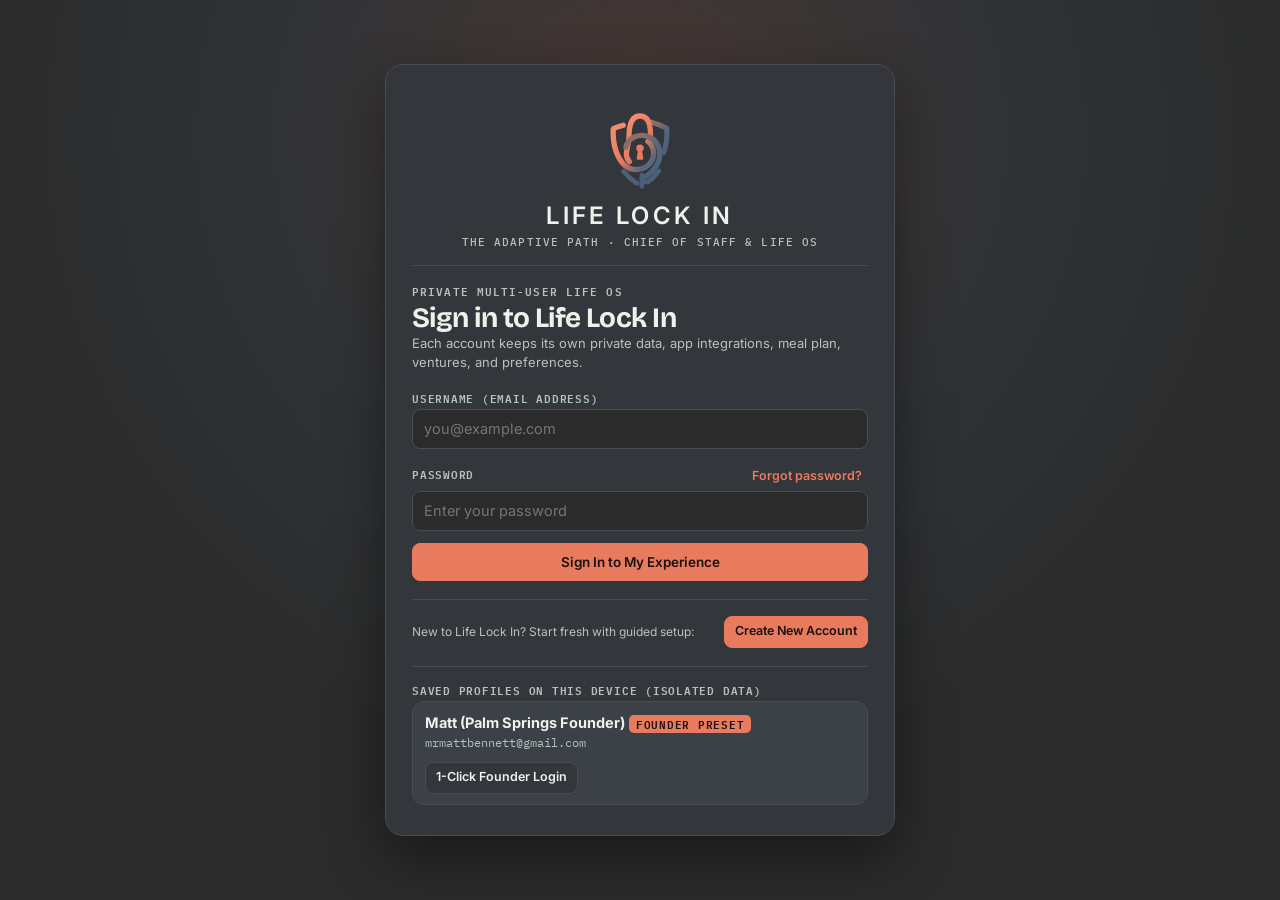
==== commit 33d104f5: "Add link to Jobs App in main dashboard left panel rail" ====
--- a/index.html
+++ b/index.html
@@ -56,6 +56,14 @@
         <div><b id="userNameDisp">User</b><span class="hint small mono" id="userEmailDisp"></span></div>
         <button class="btn sm link" id="logoutBtn" type="button" title="Log Out / Switch User">Log Out</button>
       </div>
+      <a class="btn sm" href="/jobs" style="display:flex;align-items:center;justify-content:center;gap:7px;background:rgba(56,189,248,0.12);border:1px solid rgba(56,189,248,0.3);color:#38bdf8;font-weight:600;padding:8px 12px;border-radius:8px;text-decoration:none;font-size:12px;">
+        <svg viewBox="0 0 24 24" style="width:14px;height:14px;stroke:currentColor;fill:none;stroke-width:2;stroke-linecap:round;stroke-linejoin:round;" aria-hidden="true">
+          <rect x="2" y="7" width="20" height="14" rx="2" ry="2"/>
+          <path d="M16 21V5a2 2 0 0 0-2-2h-4a2 2 0 0 0-2 2v16"/>
+        </svg>
+        <span>Jobs App</span>
+        <span style="font-family:var(--font-mono, monospace);font-size:9.5px;background:#38bdf8;color:#0f172a;font-weight:700;padding:1px 6px;border-radius:99px;margin-left:auto;">15</span>
+      </a>
       <button class="btn sun sm" id="wakeBtn" type="button">Morning Ignition</button>
       <a id="fpill" href="#today"></a>
       <div class="railmeta" id="sync">Saved on device</div>
@@ -70,5 +78,30 @@
 <script src="./steady-data.js"></script>
 <script src="./steady-engine.js"></script>
 <script src="./steady-views.js"></script>
+<script>
+// Seamlessly inject Jobs App navigation link into Primary Navigation rail
+(function() {
+  function injectJobsNav() {
+    const nav = document.getElementById("nav");
+    if (nav && !nav.querySelector('a[href="/jobs"]')) {
+      const a = document.createElement("a");
+      a.href = "/jobs";
+      a.setAttribute("data-app", "jobs");
+      a.innerHTML = '<svg viewBox="0 0 24 24" aria-hidden="true" style="stroke:currentColor;fill:none;stroke-width:2;stroke-linecap:round;stroke-linejoin:round;"><rect x="2" y="7" width="20" height="14" rx="2" ry="2"/><path d="M16 21V5a2 2 0 0 0-2-2h-4a2 2 0 0 0-2 2v16"/></svg><span>Jobs App</span><span class="badge" style="background:#38bdf8;color:#0f172a;font-weight:700;">15</span>';
+      if (nav.children.length >= 2) {
+        nav.insertBefore(a, nav.children[2]);
+      } else {
+        nav.appendChild(a);
+      }
+    }
+  }
+  const obs = new MutationObserver(injectJobsNav);
+  const nav = document.getElementById("nav");
+  if (nav) obs.observe(nav, { childList: true });
+  window.addEventListener("DOMContentLoaded", injectJobsNav);
+  window.addEventListener("load", injectJobsNav);
+  injectJobsNav();
+})();
+</script>
 </body>
-</html>
+</html>
